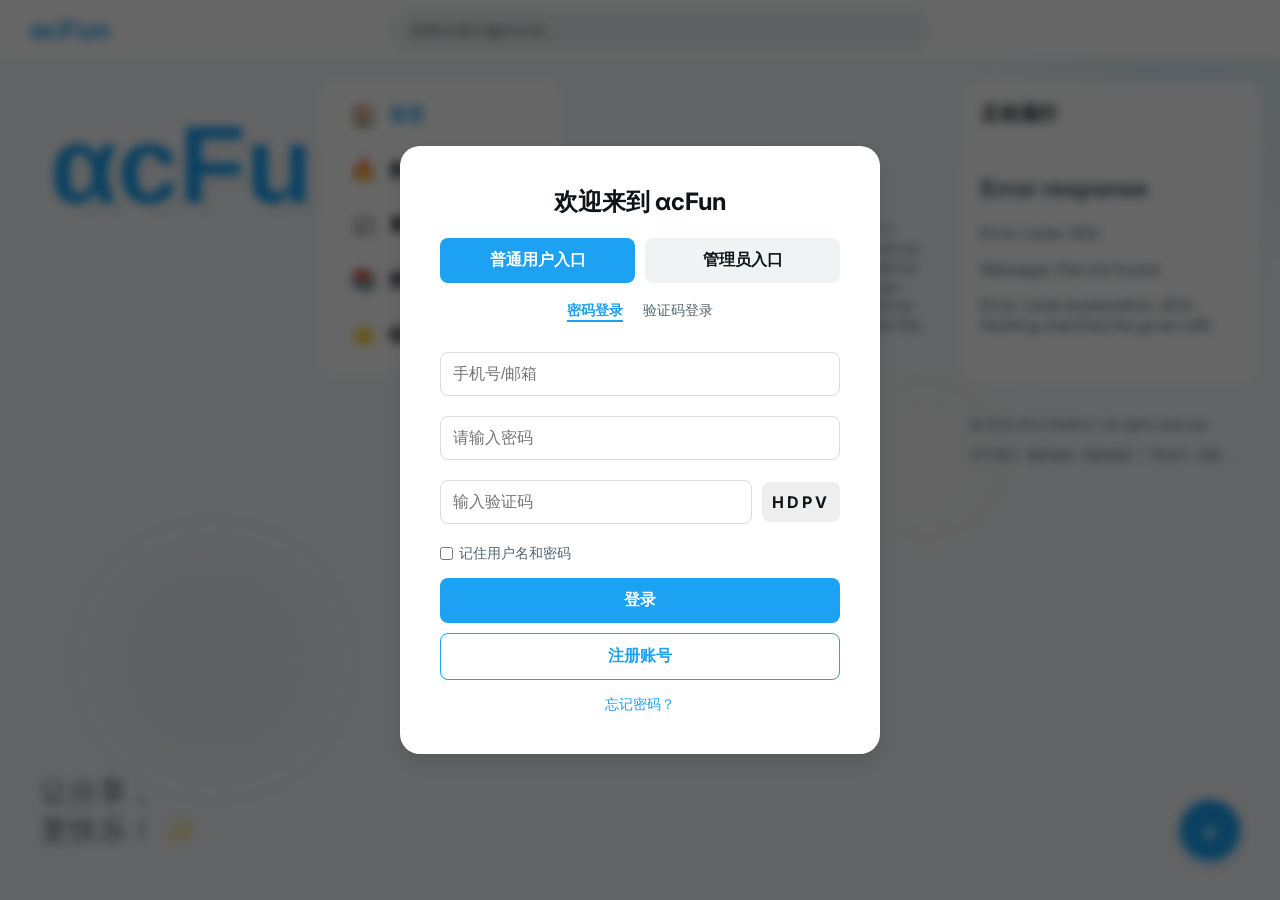
==== AdminDashboard.html @ d49f0088 "Initial clean project upload" ====
<!DOCTYPE html>
<html lang="zh">
<head>
  <meta charset="UTF-8">
  <meta name="viewport" content="width=device-width, initial-scale=1.0">
  <title>管理员后台 - αFun</title>
  <link href="https://fonts.googleapis.com/css2?family=Inter:wght@400;600&display=swap" rel="stylesheet">
  <link rel="stylesheet" href="assets/styles.css">
  <style>
    :root {
      --primary-color: #1da1f2;
      --bg-color: #f5f8fa;
      --card-bg: #ffffff;
      --text-main: #0f1419;
      --text-secondary: #536471;
      --border-color: #eff3f4;
      --nav-height: 60px;
      --success-color: #17bf63;
      --danger-color: #e0245e;
      --warning-color: #ffad1f;
    }

    body {
      margin: 0;
      font-family: 'Inter', -apple-system, BlinkMacSystemFont, "Segoe UI", Roboto, Helvetica, Arial, sans-serif;
      background-color: var(--bg-color);
      color: var(--text-main);
    }

    /* 顶部导航栏 */
    .navbar {
      background-color: var(--card-bg);
      height: var(--nav-height);
      display: flex;
      align-items: center;
      justify-content: space-between;
      padding: 0 20px;
      position: sticky;
      top: 0;
      z-index: 1000;
      box-shadow: 0 1px 3px rgba(0,0,0,0.05);
    }

    .navbar-left {
      display: flex;
      align-items: center;
    }

    .logo {
      font-family: 'Segoe UI Black', Impact, sans-serif;
      font-size: 28px;
      background: linear-gradient(90deg, #1da1f2, #0d8ecf);
      -webkit-background-clip: text;
      -webkit-text-fill-color: transparent;
      font-weight: 900;
      letter-spacing: 1px;
      text-decoration: none;
    }

    .navbar-right {
      display: flex;
      align-items: center;
      gap: 15px;
    }

    .admin-badge {
      background-color: var(--text-main);
      color: white;
      padding: 4px 10px;
      border-radius: 4px;
      font-size: 12px;
      font-weight: bold;
    }

    .user-info {
        font-weight: 600;
        font-size: 14px;
    }

    /* 布局容器 */
    .layout-container {
      max-width: 1200px;
      margin: 20px auto;
      display: flex;
      gap: 30px;
      padding: 0 20px;
      align-items: flex-start;
    }

    /* 左侧侧边栏 */
    .sidebar {
      width: 240px;
      background-color: transparent;
      position: sticky;
      top: 80px;
      flex-shrink: 0;
    }

    .menu-list {
      list-style: none;
      padding: 0;
      margin: 0;
      background: var(--card-bg);
      border-radius: 16px;
      box-shadow: 0 2px 8px rgba(0,0,0,0.02);
      padding: 10px;
    }

    .menu-item {
      display: flex;
      align-items: center;
      padding: 12px 20px;
      margin-bottom: 5px;
      border-radius: 9999px;
      cursor: pointer;
      font-size: 16px;
      font-weight: 600;
      color: var(--text-main);
      transition: background-color 0.2s;
    }

    .menu-item:hover {
      background-color: #eff3f4;
      color: var(--primary-color);
    }

    .menu-item.active {
      color: var(--primary-color);
      background-color: rgba(29, 161, 242, 0.1);
    }

    /* 主内容 */
    .main-content {
      flex: 1;
      background-color: var(--card-bg);
      border-radius: 16px;
      padding: 30px;
      box-shadow: 0 2px 5px rgba(0,0,0,0.03);
      border: 1px solid var(--border-color);
      min-height: 600px;
    }

    h3 {
      margin-top: 0;
      border-bottom: 1px solid var(--border-color);
      padding-bottom: 15px;
      margin-bottom: 20px;
      font-size: 20px;
      display: flex;
      justify-content: space-between;
      align-items: center;
    }

    .section {
      display: none;
    }
    .section.active {
      display: block;
      animation: fadeIn 0.3s;
    }

    @keyframes fadeIn {
      from { opacity: 0; }
      to { opacity: 1; }
    }

    /* 表格 */
    table {
      width: 100%;
      border-collapse: collapse;
      margin-top: 10px;
    }

    table th, table td {
      padding: 16px 12px;
      border-bottom: 1px solid var(--border-color);
      text-align: left;
    }

    table th {
      color: var(--text-secondary);
      font-size: 14px;
      font-weight: 600;
      background-color: #f7f9f9;
    }

    table tr:hover {
        background-color: #f7f9f9;
    }

    /* 状态标签 */
    .status {
      display: inline-block;
      padding: 4px 8px;
      border-radius: 9999px;
      font-size: 12px;
      font-weight: bold;
    }
    .status-pending {
      background-color: rgba(255, 173, 31, 0.1);
      color: var(--warning-color);
    }
    .status-approved {
      background-color: rgba(23, 191, 99, 0.1);
      color: var(--success-color);
    }
    .status-rejected {
      background-color: rgba(224, 36, 94, 0.1);
      color: var(--danger-color);
    }

    /* 按钮 */
    .btn {
      padding: 8px 16px;
      border: none;
      border-radius: 9999px;
      cursor: pointer;
      color: white;
      font-weight: bold;
      font-size: 13px;
      transition: opacity 0.2s;
    }
    .btn:hover {
        opacity: 0.9;
    }
    .btn-approve { background-color: var(--success-color); }
    .btn-reject { background-color: var(--danger-color); }
    .btn-view { background-color: var(--primary-color); }

    /* 统计卡片 */
    .stats-grid {
        display: grid;
        grid-template-columns: repeat(auto-fit, minmax(200px, 1fr));
        gap: 20px;
        margin-bottom: 30px;
    }
    .stat-card {
        background-color: #f7f9f9;
        padding: 20px;
        border-radius: 12px;
        text-align: center;
    }
    .stat-number {
        font-size: 32px;
        font-weight: 900;
        color: var(--primary-color);
        margin: 10px 0;
    }
    .stat-label {
        color: var(--text-secondary);
        font-size: 14px;
    }

    .modal {
      position: fixed;
      inset: 0;
      background: rgba(0,0,0,0.45);
      display: none;
      align-items: center;
      justify-content: center;
      z-index: 3000;
      padding: 20px;
    }
    .modal-box {
      width: min(760px, 96vw);
      max-height: 88vh;
      overflow: auto;
      background: white;
      border-radius: 12px;
      padding: 24px;
      box-shadow: 0 12px 30px rgba(0,0,0,0.18);
    }
    .modal-header {
      display: flex;
      justify-content: space-between;
      align-items: center;
      gap: 16px;
      border-bottom: 1px solid var(--border-color);
      padding-bottom: 12px;
      margin-bottom: 16px;
    }
    .modal-title {
      font-size: 20px;
      font-weight: 800;
    }
    .modal-close {
      border: none;
      background: #eff3f4;
      color: var(--text-main);
      border-radius: 9999px;
      padding: 8px 14px;
      cursor: pointer;
      font-weight: 700;
    }
    .detail-meta {
      color: var(--text-secondary);
      font-size: 14px;
      display: flex;
      flex-wrap: wrap;
      gap: 12px;
      margin-bottom: 16px;
    }
    .detail-image {
      max-width: 100%;
      border-radius: 10px;
      border: 1px solid var(--border-color);
      margin: 12px 0;
    }
    .chapter-block {
      border-top: 1px solid var(--border-color);
      padding-top: 14px;
      margin-top: 14px;
      line-height: 1.7;
      white-space: pre-wrap;
    }
    .modal-actions {
      display: flex;
      justify-content: flex-end;
      gap: 12px;
      margin-top: 20px;
      border-top: 1px solid var(--border-color);
      padding-top: 16px;
    }

  </style>
</head>
<body>

  <nav class="navbar">
    <div class="navbar-left">
      <a href="index.html" class="logo">αcFun</a>
      <span style="margin-left: 10px; color: var(--text-secondary);">|</span>
      <span style="margin-left: 10px; font-weight: 600; color: var(--text-secondary);">后台管理系统</span>
    </div>
    <div class="navbar-right">
        <span class="admin-badge">管理员</span>
        <span class="user-info">Admin</span>
    </div>
  </nav>

  <div class="layout-container">
    <aside class="sidebar">
      <ul class="menu-list">
        <li class="menu-item active" onclick="showSection('review', this)">内容审核</li>
        <li class="menu-item" onclick="showSection('reports', this)">举报管理</li>
        <li class="menu-item" onclick="showSection('users', this)">用户管理</li>
        <li class="menu-item" onclick="showSection('stats', this)">数据统计</li>
        <li class="menu-item" onclick="logout()" style="color: var(--danger-color);">退出登录</li>
      </ul>
    </aside>

    <main class="main-content">
      
      <!-- 审核模块 -->
      <div id="review" class="section active">
        <h3>
            待审核图文
            <span style="font-size: 14px; color: var(--text-secondary); font-weight: normal;">共 2 条待办</span>
        </h3>
        <table>
          <thead>
            <tr>
              <th>图文ID</th>
              <th>发布用户</th>
              <th>内容标题/摘要</th>
              <th>提交时间</th>
              <th>状态</th>
              <th>操作</th>
            </tr>
          </thead>
          <tbody id="review-list-body">
            <tr>
              <td>GC10001</td>
              <td>
                  <div style="display:flex; align-items:center; gap:5px;">
                      <div style="width:24px; height:24px; background:#ddd; border-radius:50%; overflow:hidden;">
                          <img src="https://api.dicebear.com/7.x/thumbs/svg?seed=Leo" width="24">
                      </div>
                      Leo
                  </div>
              </td>
              <td>今天的天空真的好漂亮...</td>
              <td>10:30</td>
              <td><span class="status status-pending">待审核</span></td>
              <td>
                <button class="btn btn-approve" onclick="processItem(this, '已通过')">通过</button>
                <button class="btn btn-reject" onclick="processItem(this, '已驳回')">驳回</button>
              </td>
            </tr>
            <tr>
              <td>GC10002</td>
              <td>
                  <div style="display:flex; align-items:center; gap:5px;">
                      <div style="width:24px; height:24px; background:#ddd; border-radius:50%; overflow:hidden;">
                          <img src="https://api.dicebear.com/7.x/thumbs/svg?seed=Yuki" width="24">
                      </div>
                      Yuki
                  </div>
              </td>
              <td>第一次做咖啡拉花☕</td>
              <td>09:15</td>
              <td><span class="status status-pending">待审核</span></td>
              <td>
                <button class="btn btn-approve" onclick="processItem(this, '已通过')">通过</button>
                <button class="btn btn-reject" onclick="processItem(this, '已驳回')">驳回</button>
              </td>
            </tr>
          </tbody>
        </table>
      </div>

      <!-- 举报管理模块 -->
      <div id="reports" class="section">
        <h3>举报处理列表</h3>
        <table>
          <thead>
            <tr>
              <th>举报ID</th>
              <th>举报人</th>
              <th>举报原因</th>
              <th>详细描述</th>
              <th>举报时间</th>
              <th>状态</th>
              <th>操作</th>
            </tr>
          </thead>
          <tbody id="report-list-body">
            <!-- JS渲染 -->
          </tbody>
        </table>
      </div>

      <!-- 用户管理模块 -->
      <div id="users" class="section">
        <h3>用户列表</h3>
        <table>
            <thead>
              <tr>
                <th>用户ID</th>
                <th>用户名</th>
                <th>注册时间</th>
                <th>状态</th>
                <th>操作</th>
              </tr>
            </thead>
            <tbody id="user-list-body">
              <tr>
                <td>U8821</td>
                <td>Flora</td>
                <td>2024-11-01</td>
                <td><span class="status status-approved">正常</span></td>
                <td><button class="btn btn-view" style="background-color:#536471">查看</button></td>
              </tr>
              <tr>
                <td>U9932</td>
                <td>Leo</td>
                <td>2024-11-05</td>
                <td><span class="status status-approved">正常</span></td>
                <td><button class="btn btn-view" style="background-color:#536471">查看</button></td>
              </tr>
            </tbody>
          </table>
      </div>

      <!-- 统计模块 -->
      <div id="stats" class="section">
        <h3>数据统计面板</h3>
        <div class="stats-grid" id="stats-grid">
            <div class="stat-card">
                <div class="stat-label">今日新增用户</div>
                <div class="stat-number">128</div>
                <div style="color: var(--success-color); font-size: 12px;">↑ 12%</div>
            </div>
            <div class="stat-card">
                <div class="stat-label">今日发布内容</div>
                <div class="stat-number">3,450</div>
                <div style="color: var(--success-color); font-size: 12px;">↑ 5%</div>
            </div>
            <div class="stat-card">
                <div class="stat-label">待审核内容</div>
                <div class="stat-number" style="color: var(--warning-color)">56</div>
            </div>
        </div>
      </div>

    </main>
  </div>

  <div class="modal" id="work-detail-modal">
    <div class="modal-box">
      <div class="modal-header">
        <div class="modal-title" id="detail-title">图文详情</div>
        <button class="modal-close" onclick="closeWorkDetail()">关闭</button>
      </div>
      <div id="detail-content">加载中...</div>
      <div class="modal-actions">
        <button class="btn btn-approve" id="detail-approve-btn">通过</button>
        <button class="btn btn-reject" id="detail-reject-btn">驳回</button>
      </div>
    </div>
  </div>

<script src="assets/components.js"></script>
<script src="api.js"></script>
<script>
  function showSection(id, element) {
    // Hide all sections
    document.querySelectorAll('.section').forEach(sec => sec.classList.remove('active'));
    // Show selected section
    document.getElementById(id).classList.add('active');
    
    // Update menu active state
    document.querySelectorAll('.menu-item').forEach(item => item.classList.remove('active'));
    element.classList.add('active');
    
    // If switching to reports, reload data
    if(id === 'reports') {
        loadReports();
    }
  }

  function processItem(btn, msg) {
      const row = btn.closest('tr');
      const statusSpan = row.querySelector('.status');
      statusSpan.className = msg === '已通过' ? 'status status-approved' : 'status status-rejected';
      statusSpan.innerText = msg;
      
      // Disable buttons
      const btns = row.querySelectorAll('button');
      btns.forEach(b => {
          b.disabled = true;
          b.style.opacity = 0.5;
          b.style.cursor = 'not-allowed';
      });
      
      alert('操作成功：' + msg);
  }
  
  /* 旧的 localStorage mock 版 loadReports / handleReport 已删除，统一使用下方的 API 版本。 */

  function logout() {
    if (confirm('确定要退出登录吗？')) {
      localStorage.removeItem('user');
      window.location.href = 'index.html';
    }
  }
  
  // Init
  async function loadPendingWorks() {
    const tbody = document.getElementById('review-list-body');
    try {
      const works = await apiFetch('/api/works/pending');
      tbody.innerHTML = works.length ? works.map(w => `
        <tr>
          <td>${w.id}</td>
          <td>${w.author?.nickname || w.author?.account || '-'}</td>
          <td>${w.title}<br><span style="color:#777;font-size:12px;">${w.summary || ''}</span></td>
          <td>${new Date(w.created_at).toLocaleString()}</td>
          <td><span class="status status-pending">待审核</span></td>
          <td>
            <button class="btn btn-view" onclick="openWorkDetail(${w.id})">查看</button>
            <button class="btn btn-approve" onclick="reviewWork(${w.id}, true)">通过</button>
            <button class="btn btn-reject" onclick="reviewWork(${w.id}, false)">驳回</button>
          </td>
        </tr>
      `).join('') : '<tr><td colspan="6">暂无待审核内容</td></tr>';
    } catch (err) {
      tbody.innerHTML = `<tr><td colspan="6">${err.message}</td></tr>`;
    }
  }

  async function reviewWork(id, approved) {
    try {
      await apiFetch(`/api/works/${id}/review`, {
        method: 'POST',
        body: JSON.stringify({ approved, note: approved ? '审核通过' : '审核驳回' })
      });
      acf.toast('操作成功', 'success');
      loadPendingWorks();
      loadStats();
    } catch (err) {
      acf.toast(err.message, 'error');
    }
  }

  async function openWorkDetail(id) {
    const modal = document.getElementById('work-detail-modal');
    const content = document.getElementById('detail-content');
    modal.style.display = 'flex';
    content.innerHTML = '加载中...';
    document.getElementById('detail-approve-btn').onclick = () => reviewFromDetail(id, true);
    document.getElementById('detail-reject-btn').onclick = () => reviewFromDetail(id, false);
    try {
      const work = await apiFetch(`/api/admin/works/${id}`);
      const chapters = await apiFetch(`/api/admin/works/${id}/chapters`);
      const imageSrc = (src) => src && src.startsWith('/uploads/') ? `${API_BASE_URL}${src}` : src;
      document.getElementById('detail-title').textContent = work.title;
      content.innerHTML = `
        <div class="detail-meta">
          <span>作者：${work.author?.nickname || work.author?.account || '-'}</span>
          <span>分类：${work.category}</span>
          <span>状态：${work.status}</span>
          <span>提交时间：${new Date(work.created_at).toLocaleString()}</span>
        </div>
        <div><strong>摘要：</strong>${work.summary || '-'}</div>
        ${work.cover_image ? `<img class="detail-image" src="${imageSrc(work.cover_image)}" alt="作品图片">` : ''}
        ${chapters.map(ch => `
          <div class="chapter-block">
            <h4>${ch.title}</h4>
            <div>${ch.content}</div>
            ${ch.image_url && ch.image_url !== work.cover_image ? `<img class="detail-image" src="${imageSrc(ch.image_url)}" alt="章节图片">` : ''}
          </div>
        `).join('')}
      `;
    } catch (err) {
      content.innerHTML = `<div style="color: var(--danger-color);">${err.message}</div>`;
    }
  }

  function closeWorkDetail() {
    document.getElementById('work-detail-modal').style.display = 'none';
  }

  async function reviewFromDetail(id, approved) {
    await reviewWork(id, approved);
    closeWorkDetail();
  }

  async function viewReportTarget(type, id) {
    const modal = document.getElementById('work-detail-modal');
    const content = document.getElementById('detail-content');
    document.getElementById('detail-title').textContent = `举报目标 - ${type === 'work' ? '图文作品' : type === 'comment' ? '评论' : type} #${id}`;
    document.getElementById('detail-approve-btn').style.display = 'none';
    document.getElementById('detail-reject-btn').style.display = 'none';
    modal.style.display = 'flex';
    content.innerHTML = '加载中...';
    try {
      if (type === 'work') {
        const work = await apiFetch(`/api/admin/works/${id}`);
        const chapters = await apiFetch(`/api/admin/works/${id}/chapters`);
        const imageSrc = (src) => src && src.startsWith('/uploads/') ? `${API_BASE_URL}${src}` : src;
        content.innerHTML = `
          <div class="detail-meta">
            <span>作者：${work.author?.nickname || work.author?.account || '-'}</span>
            <span>分类：${work.category}</span>
            <span>状态：${work.status}</span>
          </div>
          <h4>${work.title}</h4>
          <div><strong>摘要：</strong>${work.summary || '-'}</div>
          ${work.cover_image ? `<img class="detail-image" src="${imageSrc(work.cover_image)}">` : ''}
          ${chapters.map(ch => `<div class="chapter-block"><h4>${ch.title}</h4><div>${ch.content}</div></div>`).join('')}
        `;
      } else if (type === 'comment') {
        const c = await apiFetch(`/api/comments/${id}`).catch(() => null);
        content.innerHTML = c
          ? `<div class="detail-meta"><span>评论人：${c.user?.nickname || c.user?.account || '-'}</span><span>时间：${new Date(c.created_at).toLocaleString()}</span></div><div style="padding:10px;background:#f7f9f9;border-radius:8px;">${c.content}</div>`
          : `<div>评论 #${id}（接口未提供详情，请到对应作品下查看）</div>`;
      } else {
        content.innerHTML = `<div>未知目标类型：${type} #${id}</div>`;
      }
    } catch (err) {
      content.innerHTML = `<div style="color: var(--danger-color);">${err.message}</div>`;
    }
  }

  const _origCloseWorkDetail = closeWorkDetail;
  closeWorkDetail = function() {
    document.getElementById('detail-approve-btn').style.display = '';
    document.getElementById('detail-reject-btn').style.display = '';
    _origCloseWorkDetail();
  };

  async function loadReports() {
    const tbody = document.getElementById('report-list-body');
    try {
      const reports = await apiFetch('/api/reports');
      tbody.innerHTML = reports.length ? reports.map(r => `
        <tr>
          <td>${r.id}</td>
          <td>${r.reporter?.nickname || r.reporter?.account || '-'}</td>
          <td style="color:red;font-weight:bold;">${r.reason}</td>
          <td>${r.description || '-'}</td>
          <td>${new Date(r.created_at).toLocaleString()}</td>
          <td><span class="status ${r.status === 'pending' ? 'status-pending' : 'status-approved'}">${r.status}</span></td>
          <td>
            <button class="btn btn-view" onclick="viewReportTarget('${r.target_type}', ${r.target_id})">查看</button>
            ${r.status === 'pending' ? `
            <button class="btn btn-reject" onclick="handleReportApi(${r.id}, true)">删除内容</button>
            <button class="btn btn-view" onclick="handleReportApi(${r.id}, false)">忽略</button>
            ` : `<button class="btn btn-reject" onclick="deleteReportRecord(${r.id})">删除记录</button>`}
          </td>
        </tr>
      `).join('') : '<tr><td colspan="7">暂无举报</td></tr>';
    } catch (err) {
      tbody.innerHTML = `<tr><td colspan="7">${err.message}</td></tr>`;
    }
  }

  async function handleReportApi(id, approved) {
    try {
      await apiFetch(`/api/reports/${id}/handle?approved=${approved}`, { method: 'POST' });
      acf.toast('举报已处理', 'success');
      loadReports();
      loadStats();
    } catch (err) {
      acf.toast(err.message, 'error');
    }
  }

  async function deleteReportRecord(id) {
    if (!confirm('确定删除这条已处理举报记录吗？')) return;
    try {
      await apiFetch(`/api/reports/${id}`, { method: 'DELETE' });
      acf.toast('举报记录已删除', 'success');
      loadReports();
    } catch {}
  }

  async function loadUsers() {
    const tbody = document.getElementById('user-list-body');
    try {
      const users = await apiFetch('/api/users');
      tbody.innerHTML = users.map(u => `
        <tr>
          <td>${u.id}</td>
          <td>${u.nickname} (${u.account})</td>
          <td>${new Date(u.created_at).toLocaleString()}</td>
          <td><span class="status ${u.status === 'active' ? 'status-approved' : 'status-rejected'}">${u.status}</span></td>
          <td>
            <button class="btn btn-view" onclick="editUser(${u.id}, '${String(u.nickname).replace(/'/g, "\\'")}', '${u.contact || ''}', '${u.status}', '${u.role}')">编辑</button>
            <button class="btn btn-view" style="background-color:#536471" onclick="resetUserPassword(${u.id})">重置密码</button>
            <button class="btn btn-reject" onclick="toggleUserStatus(${u.id}, '${u.status === 'active' ? 'disabled' : 'active'}')">${u.status === 'active' ? '禁用' : '恢复'}</button>
          </td>
        </tr>
      `).join('');
    } catch (err) {
      tbody.innerHTML = `<tr><td colspan="5">${err.message}</td></tr>`;
    }
  }

  async function toggleUserStatus(id, status) {
    try {
      await apiFetch(`/api/users/${id}/status?status=${status}`, { method: 'PATCH' });
      loadUsers();
    } catch (err) {
      acf.toast(err.message, 'error');
    }
  }

  async function editUser(id, nickname, contact, status, role) {
    const newNickname = prompt('昵称：', nickname);
    if (newNickname === null) return;
    const newContact = prompt('联系方式：', contact || '');
    if (newContact === null) return;
    const newStatus = prompt('状态 active/disabled/deleted：', status);
    if (newStatus === null) return;
    const newRole = prompt('角色 user/admin：', role);
    if (newRole === null) return;
    try {
      await apiFetch(`/api/users/${id}`, {
        method: 'PATCH',
        body: JSON.stringify({
          nickname: newNickname,
          contact: newContact,
          status: newStatus,
          role: newRole
        })
      });
      acf.toast('用户信息已更新', 'success');
      loadUsers();
    } catch {}
  }

  async function resetUserPassword(id) {
    const pwd = prompt('请输入新密码（至少 8 位）：');
    if (!pwd) return;
    try {
      await apiFetch(`/api/users/${id}/reset-password`, {
        method: 'POST',
        body: JSON.stringify({ new_password: pwd })
      });
      acf.toast('密码已重置', 'success');
    } catch {}
  }

  async function loadStats() {
    try {
      const s = await apiFetch('/api/admin/stats');
      document.getElementById('stats-grid').innerHTML = `
        <div class="stat-card"><div class="stat-label">今日新增用户</div><div class="stat-number">${s.new_users_today}</div></div>
        <div class="stat-card"><div class="stat-label">今日发布内容</div><div class="stat-number">${s.works_today}</div></div>
        <div class="stat-card"><div class="stat-label">待审核内容</div><div class="stat-number" style="color: var(--warning-color)">${s.pending_works}</div></div>
        <div class="stat-card"><div class="stat-label">待处理举报</div><div class="stat-number" style="color: var(--danger-color)">${s.pending_reports}</div></div>
      `;
    } catch (err) {
      document.getElementById('stats-grid').innerHTML = `<div>${err.message}</div>`;
    }
  }

  function logout() {
    clearSession();
    window.location.href = 'index.html';
  }

  async function adminInit() {
    const user = getCurrentUser();
    if (!user || user.role !== 'admin') {
      acf.toast('请使用管理员账号登录', 'warning');
      window.location.href = 'index.html';
      return;
    }
    document.querySelector('.user-info').textContent = user.nickname || user.account;
    await loadPendingWorks();
    await loadReports();
    await loadUsers();
    await loadStats();
  }

  adminInit();
</script>
</body>
</html>
---- assets/styles.css ----
/* αcFun · 公共设计系统
 * 引入方式: <link rel="stylesheet" href="assets/styles.css">
 * 只放跨页可复用的 token、组件、工具类。页面专属样式留在各自 <style> 块里。
 */

:root {
  /* —— Color tokens —— */
  --primary-color: #1da1f2;
  --primary-dark: #1a8cd8;
  --primary-soft: rgba(29, 161, 242, 0.1);
  --bg-color: #f5f8fa;
  --card-bg: #ffffff;
  --text-main: #0f1419;
  --text-secondary: #536471;
  --text-muted: #8899a6;
  --border-color: #eff3f4;
  --danger-color: #e0245e;
  --warning-color: #ffad1f;
  --success-color: #17bf63;

  /* —— Spacing & radius & shadow —— */
  --space-1: 4px;
  --space-2: 8px;
  --space-3: 12px;
  --space-4: 16px;
  --space-5: 24px;
  --space-6: 32px;
  --radius-sm: 8px;
  --radius-md: 12px;
  --radius-lg: 16px;
  --radius-pill: 9999px;
  --shadow-sm: 0 1px 3px rgba(0, 0, 0, 0.05);
  --shadow-md: 0 2px 8px rgba(0, 0, 0, 0.06);
  --shadow-lg: 0 8px 24px rgba(0, 0, 0, 0.1);

  /* —— Typography —— */
  --text-h1: 28px;
  --text-h2: 22px;
  --text-h3: 18px;
  --text-h4: 16px;
  --text-body: 15px;
  --text-small: 13px;

  --nav-height: 60px;
}

/* —— Focus ring (键盘可达) —— */
*:focus-visible {
  outline: 2px solid var(--primary-color);
  outline-offset: 2px;
  border-radius: 4px;
}

/* —— Buttons —— */
.acf-btn {
  display: inline-flex;
  align-items: center;
  justify-content: center;
  gap: 6px;
  padding: 8px 16px;
  border: none;
  border-radius: var(--radius-sm);
  background: var(--primary-color);
  color: #fff;
  font-size: var(--text-body);
  font-weight: 600;
  cursor: pointer;
  transition: background 0.15s, transform 0.05s;
  font-family: inherit;
}
.acf-btn:hover { background: var(--primary-dark); }
.acf-btn:active { transform: translateY(1px); }
.acf-btn:disabled { opacity: 0.5; cursor: not-allowed; }
.acf-btn-ghost {
  background: transparent;
  color: var(--primary-color);
  border: 1px solid var(--primary-color);
}
.acf-btn-ghost:hover { background: var(--primary-soft); color: var(--primary-color); }
.acf-btn-danger { background: var(--danger-color); }
.acf-btn-danger:hover { background: #c01b4f; }
.acf-btn-sm { padding: 4px 10px; font-size: var(--text-small); }

/* —— Status badges —— */
.acf-badge {
  display: inline-block;
  padding: 2px 10px;
  border-radius: var(--radius-pill);
  font-size: 12px;
  font-weight: 600;
}
.acf-badge-pending { background: #fff4e0; color: #b86c00; }
.acf-badge-approved { background: #e0f8e8; color: #1d7a3a; }
.acf-badge-rejected { background: #ffe5ee; color: #b1004a; }
.acf-badge-info { background: var(--primary-soft); color: var(--primary-color); }

/* —— Toast —— */
.acf-toast-container {
  position: fixed;
  top: 20px;
  left: 50%;
  right: auto;
  transform: translateX(-50%);
  z-index: 9999;
  display: flex;
  flex-direction: column;
  align-items: center;
  gap: 10px;
  pointer-events: none;
}
.acf-toast {
  pointer-events: auto;
  min-width: 300px;
  max-width: min(420px, calc(100vw - 32px));
  padding: 12px 18px;
  background: #fff;
  border-radius: var(--radius-md);
  box-shadow: var(--shadow-lg);
  border-left: 4px solid var(--primary-color);
  display: flex;
  align-items: center;
  gap: 10px;
  font-size: var(--text-body);
  color: var(--text-main);
  animation: acf-toast-in 0.25s ease-out;
}
.acf-toast.acf-toast-success { border-left-color: var(--success-color); }
.acf-toast.acf-toast-error { border-left-color: var(--danger-color); }
.acf-toast.acf-toast-warning { border-left-color: var(--warning-color); }
.acf-toast .acf-toast-icon { font-size: 18px; }
.acf-toast.acf-out { animation: acf-toast-out 0.2s ease-in forwards; }

@keyframes acf-toast-in {
  from { opacity: 0; transform: translateY(-12px); }
  to { opacity: 1; transform: translateY(0); }
}
@keyframes acf-toast-out {
  from { opacity: 1; transform: translateY(0); }
  to { opacity: 0; transform: translateY(-12px); }
}

/* —— Skeleton loading —— */
.acf-skeleton {
  background: linear-gradient(90deg, #eff3f4 0%, #f7f9fa 50%, #eff3f4 100%);
  background-size: 200% 100%;
  animation: acf-shimmer 1.4s infinite linear;
  border-radius: var(--radius-sm);
}
.acf-skeleton-line {
  height: 14px;
  margin: 8px 0;
}
.acf-skeleton-card {
  height: 120px;
  margin-bottom: 16px;
}
@keyframes acf-shimmer {
  0% { background-position: 200% 0; }
  100% { background-position: -200% 0; }
}

/* —— Empty state —— */
.acf-empty {
  text-align: center;
  padding: 60px 20px;
  color: var(--text-secondary);
}
.acf-empty-icon {
  font-size: 56px;
  margin-bottom: 12px;
  opacity: 0.5;
}
.acf-empty-text {
  font-size: var(--text-body);
  margin-bottom: 16px;
}

/* —— Pager —— */
.acf-pager {
  display: flex;
  justify-content: center;
  gap: 6px;
  margin: 20px 0;
}
.acf-pager button {
  padding: 6px 12px;
  border: 1px solid var(--border-color);
  background: #fff;
  border-radius: var(--radius-sm);
  cursor: pointer;
  font-size: var(--text-small);
  color: var(--text-main);
}
.acf-pager button:hover:not(:disabled) { border-color: var(--primary-color); color: var(--primary-color); }
.acf-pager button.active { background: var(--primary-color); color: #fff; border-color: var(--primary-color); }
.acf-pager button:disabled { opacity: 0.4; cursor: not-allowed; }

/* —— Mobile (<768px) —— */
@media (max-width: 768px) {
  .acf-hide-mobile { display: none !important; }
  .acf-toast-container {
    top: 10px;
    left: 50%;
    right: auto;
    width: calc(100vw - 20px);
  }
  .acf-toast {
    min-width: auto;
    max-width: 100%;
    width: 100%;
  }
}

/* —— Action button active state —— */
.acf-active-like { color: var(--danger-color) !important; }
.acf-active-fav { color: var(--warning-color) !important; }
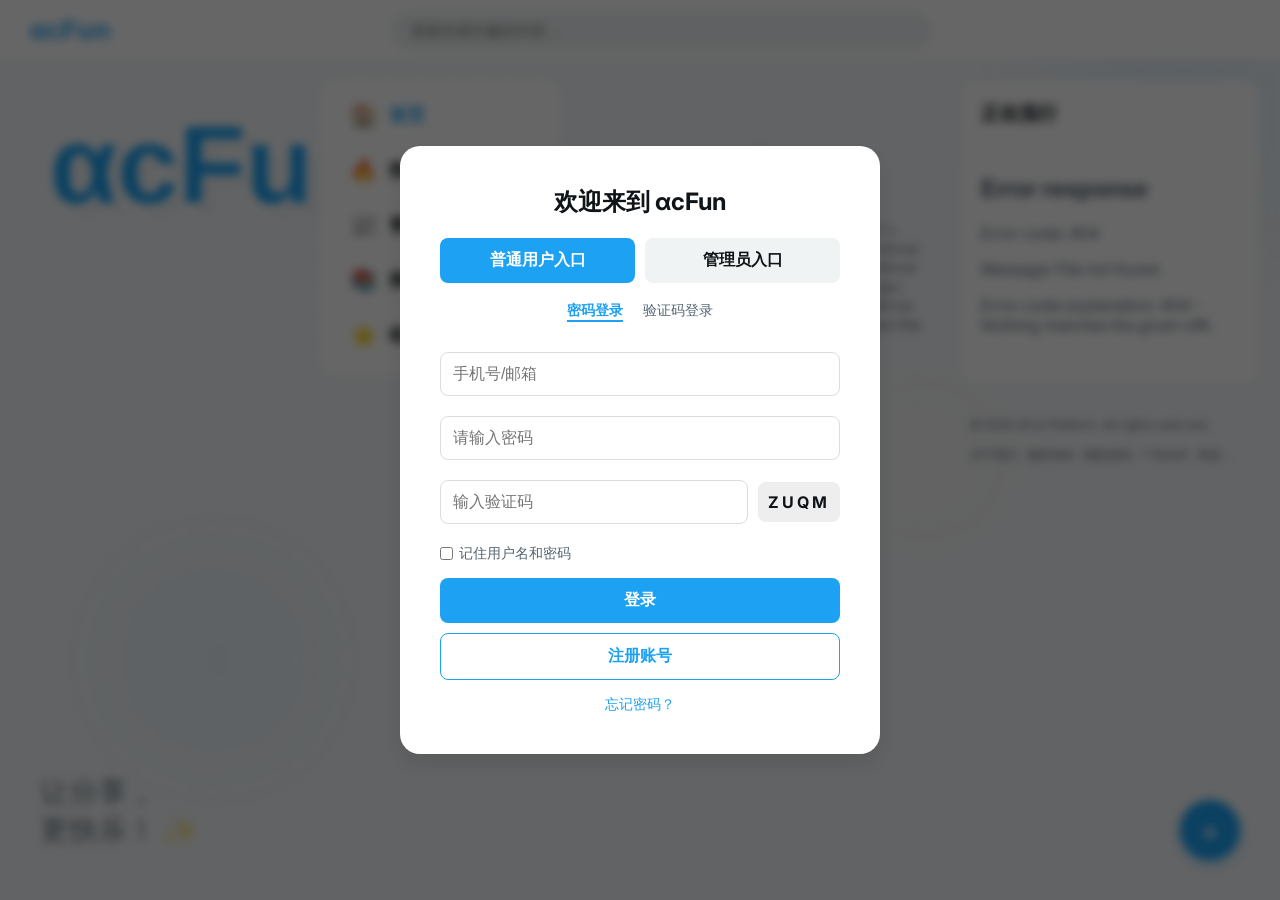
==== commit dc6756e2: "Refactor platform flows and update related UI logic" ====
--- a/AdminDashboard.html
+++ b/AdminDashboard.html
@@ -109,6 +109,8 @@
     .menu-item {
       display: flex;
       align-items: center;
+      justify-content: space-between;
+      gap: 8px;
       padding: 12px 20px;
       margin-bottom: 5px;
       border-radius: 9999px;
@@ -127,6 +129,27 @@
     .menu-item.active {
       color: var(--primary-color);
       background-color: rgba(29, 161, 242, 0.1);
+    }
+
+    .menu-label {
+      flex: 1;
+    }
+
+    .menu-badge {
+      min-width: 18px;
+      height: 18px;
+      padding: 0 5px;
+      border-radius: 999px;
+      background: #ff3b30;
+      color: #fff;
+      display: none;
+      align-items: center;
+      justify-content: center;
+      font-size: 11px;
+      font-weight: 800;
+      line-height: 18px;
+      box-sizing: border-box;
+      box-shadow: 0 1px 3px rgba(255, 59, 48, 0.35);
     }
 
     /* 主内容 */
@@ -341,8 +364,14 @@
   <div class="layout-container">
     <aside class="sidebar">
       <ul class="menu-list">
-        <li class="menu-item active" onclick="showSection('review', this)">内容审核</li>
-        <li class="menu-item" onclick="showSection('reports', this)">举报管理</li>
+        <li class="menu-item active" onclick="showSection('review', this)">
+          <span class="menu-label">内容审核</span>
+          <span id="review-badge" class="menu-badge">0</span>
+        </li>
+        <li class="menu-item" onclick="showSection('reports', this)">
+          <span class="menu-label">举报管理</span>
+          <span id="reports-badge" class="menu-badge">0</span>
+        </li>
         <li class="menu-item" onclick="showSection('users', this)">用户管理</li>
         <li class="menu-item" onclick="showSection('stats', this)">数据统计</li>
         <li class="menu-item" onclick="logout()" style="color: var(--danger-color);">退出登录</li>
@@ -538,6 +567,19 @@
   
   /* 旧的 localStorage mock 版 loadReports / handleReport 已删除，统一使用下方的 API 版本。 */
 
+  function setMenuBadge(id, count) {
+    const badge = document.getElementById(id);
+    if (!badge) return;
+    const value = Math.max(0, Number(count) || 0);
+    if (value === 0) {
+      badge.style.display = 'none';
+      badge.textContent = '0';
+      return;
+    }
+    badge.style.display = 'inline-flex';
+    badge.textContent = value > 99 ? '99+' : String(value);
+  }
+
   function logout() {
     if (confirm('确定要退出登录吗？')) {
       localStorage.removeItem('user');
@@ -550,7 +592,9 @@
     const tbody = document.getElementById('review-list-body');
     try {
       const works = await apiFetch('/api/works/pending');
-      tbody.innerHTML = works.length ? works.map(w => `
+      const list = Array.isArray(works) ? works : (works.items || []);
+      setMenuBadge('review-badge', works.total ?? list.length);
+      tbody.innerHTML = list.length ? list.map(w => `
         <tr>
           <td>${w.id}</td>
           <td>${w.author?.nickname || w.author?.account || '-'}</td>
@@ -674,7 +718,10 @@
     const tbody = document.getElementById('report-list-body');
     try {
       const reports = await apiFetch('/api/reports');
-      tbody.innerHTML = reports.length ? reports.map(r => `
+      const list = Array.isArray(reports) ? reports : (reports.items || []);
+      const pendingCount = list.filter(r => r.status === 'pending').length;
+      setMenuBadge('reports-badge', pendingCount);
+      tbody.innerHTML = list.length ? list.map(r => `
         <tr>
           <td>${r.id}</td>
           <td>${r.reporter?.nickname || r.reporter?.account || '-'}</td>
@@ -786,6 +833,8 @@
   async function loadStats() {
     try {
       const s = await apiFetch('/api/admin/stats');
+      setMenuBadge('review-badge', s.pending_works);
+      setMenuBadge('reports-badge', s.pending_reports);
       document.getElementById('stats-grid').innerHTML = `
         <div class="stat-card"><div class="stat-label">今日新增用户</div><div class="stat-number">${s.new_users_today}</div></div>
         <div class="stat-card"><div class="stat-label">今日发布内容</div><div class="stat-number">${s.works_today}</div></div>
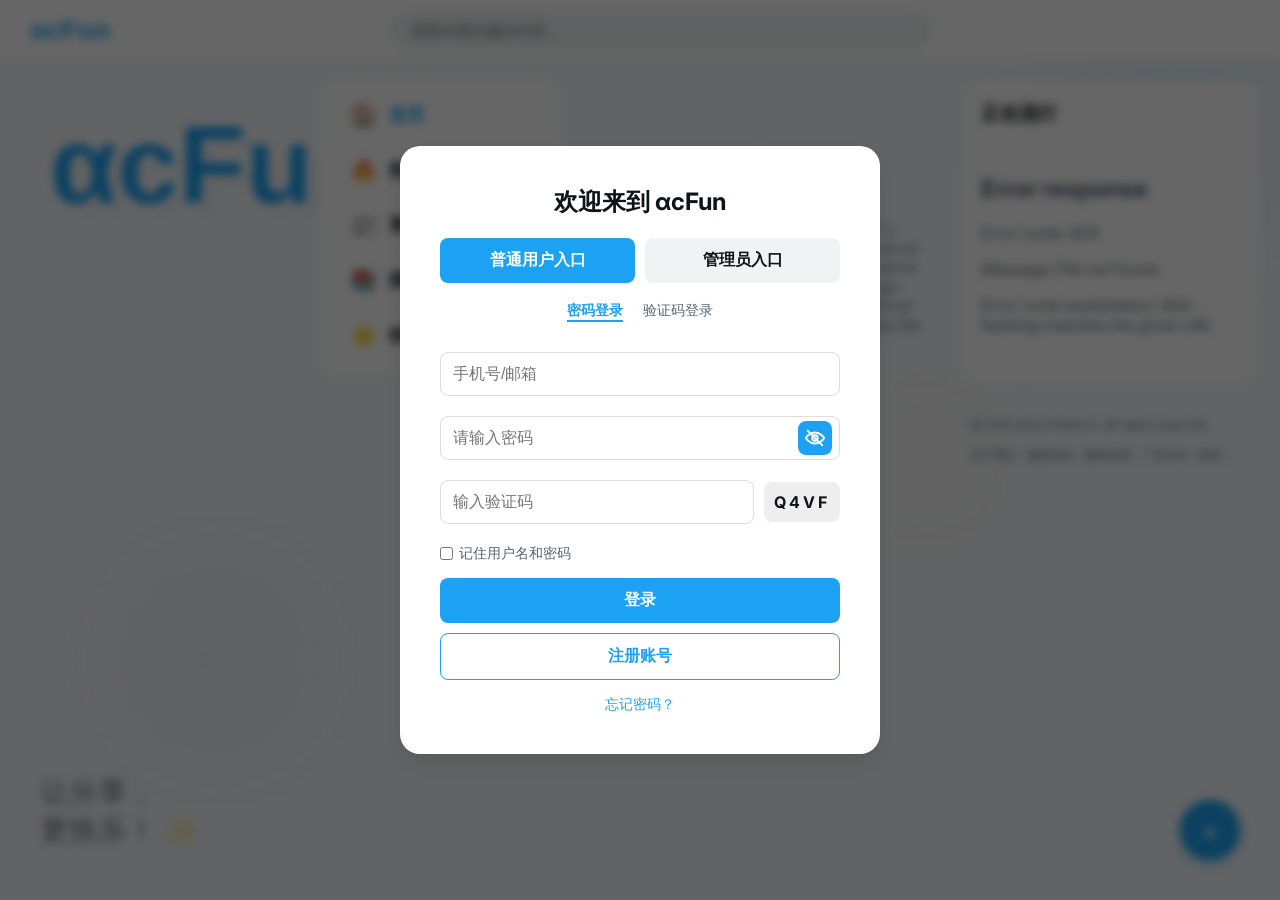
==== commit 4df833d2: "Add AI review workflow for posts" ====
--- a/AdminDashboard.html
+++ b/AdminDashboard.html
@@ -213,11 +213,16 @@
 
     /* 状态标签 */
     .status {
-      display: inline-block;
+      display: inline-flex;
+      align-items: center;
+      justify-content: center;
       padding: 4px 8px;
       border-radius: 9999px;
       font-size: 12px;
       font-weight: bold;
+      line-height: 1;
+      white-space: nowrap;
+      min-width: 52px;
     }
     .status-pending {
       background-color: rgba(255, 173, 31, 0.1);
@@ -250,6 +255,68 @@
     .btn-reject { background-color: var(--danger-color); }
     .btn-view { background-color: var(--primary-color); }
 
+    .status-cell {
+      white-space: nowrap;
+      width: 72px;
+    }
+
+    .action-cell {
+      display: flex;
+      align-items: center;
+      gap: 6px;
+      flex-wrap: nowrap;
+      white-space: nowrap;
+      min-width: 210px;
+    }
+
+    .action-cell .btn {
+      flex: 0 0 auto;
+      padding: 8px 14px;
+    }
+
+    .report-tabs {
+      display: flex;
+      gap: 8px;
+      margin: 10px 0 14px;
+    }
+
+    .report-tab {
+      border: 1px solid var(--border-color);
+      background: #f7f9f9;
+      color: var(--text-primary);
+      border-radius: 9999px;
+      padding: 8px 16px;
+      cursor: pointer;
+      font-weight: 700;
+    }
+
+    .report-tab.active {
+      background: var(--primary-color);
+      color: white;
+      border-color: var(--primary-color);
+    }
+
+    .report-panel {
+      display: none;
+    }
+
+    .report-panel.active {
+      display: block;
+    }
+
+    .comment-review-list {
+      display: grid;
+      gap: 8px;
+      margin-top: 10px;
+    }
+
+    .comment-review-item {
+      border-left: 3px solid var(--border-color);
+      padding: 8px 10px;
+      background: #f7f9f9;
+      border-radius: 8px;
+    }
+
     /* 统计卡片 */
     .stats-grid {
         display: grid;
@@ -328,6 +395,21 @@
       border-radius: 10px;
       border: 1px solid var(--border-color);
       margin: 12px 0;
+      cursor: zoom-in;
+    }
+    .detail-image-grid {
+      display: grid;
+      grid-template-columns: repeat(2, minmax(0, 1fr));
+      gap: 10px;
+      margin: 12px 0;
+    }
+    .detail-image-grid img {
+      width: 100%;
+      aspect-ratio: 1 / 1;
+      object-fit: cover;
+      border-radius: 10px;
+      border: 1px solid var(--border-color);
+      cursor: zoom-in;
     }
     .chapter-block {
       border-top: 1px solid var(--border-color);
@@ -384,7 +466,7 @@
       <div id="review" class="section active">
         <h3>
             待审核图文
-            <span style="font-size: 14px; color: var(--text-secondary); font-weight: normal;">共 2 条待办</span>
+            <span id="review-count-label" style="font-size: 14px; color: var(--text-secondary); font-weight: normal;">共 0 条待办</span>
         </h3>
         <table>
           <thead>
@@ -441,22 +523,42 @@
       <!-- 举报管理模块 -->
       <div id="reports" class="section">
         <h3>举报处理列表</h3>
-        <table>
-          <thead>
-            <tr>
-              <th>举报ID</th>
-              <th>举报人</th>
-              <th>举报原因</th>
-              <th>详细描述</th>
-              <th>举报时间</th>
-              <th>状态</th>
-              <th>操作</th>
-            </tr>
-          </thead>
-          <tbody id="report-list-body">
-            <!-- JS渲染 -->
-          </tbody>
-        </table>
+        <div class="report-tabs">
+          <button class="report-tab active" onclick="switchReportPanel('work')">帖子举报 <span id="work-report-count">0</span></button>
+          <button class="report-tab" onclick="switchReportPanel('comment')">评论举报 <span id="comment-report-count">0</span></button>
+        </div>
+        <div id="work-report-panel" class="report-panel active">
+          <table>
+            <thead>
+              <tr>
+                <th>举报ID</th>
+                <th>举报人</th>
+                <th>举报原因</th>
+                <th>详细描述</th>
+                <th>举报时间</th>
+                <th>状态</th>
+                <th>操作</th>
+              </tr>
+            </thead>
+            <tbody id="work-report-list-body"></tbody>
+          </table>
+        </div>
+        <div id="comment-report-panel" class="report-panel">
+          <table>
+            <thead>
+              <tr>
+                <th>举报ID</th>
+                <th>举报人</th>
+                <th>举报原因</th>
+                <th>详细描述</th>
+                <th>举报时间</th>
+                <th>状态</th>
+                <th>操作</th>
+              </tr>
+            </thead>
+            <tbody id="comment-report-list-body"></tbody>
+          </table>
+        </div>
       </div>
 
       <!-- 用户管理模块 -->
@@ -580,6 +682,52 @@
     badge.textContent = value > 99 ? '99+' : String(value);
   }
 
+  function switchReportPanel(type) {
+    document.querySelectorAll('.report-tab').forEach(btn => btn.classList.remove('active'));
+    document.querySelectorAll('.report-panel').forEach(panel => panel.classList.remove('active'));
+    const index = type === 'work' ? 0 : 1;
+    document.querySelectorAll('.report-tab')[index]?.classList.add('active');
+    document.getElementById(`${type}-report-panel`)?.classList.add('active');
+  }
+
+  function renderCommentTree(comments) {
+    const list = Array.isArray(comments) ? comments : [];
+    if (!list.length) return '<div class="comment-review-item">暂无评论</div>';
+    const users = (comment) => comment.user?.nickname || comment.user?.account || `用户 ${comment.user_id}`;
+    const parentUsers = (comment) => {
+      if (comment.parent_user) return comment.parent_user.nickname || comment.parent_user.account || `用户 ${comment.parent_user.id}`;
+      const parent = list.find(item => item.id === comment.parent_id);
+      return parent ? users(parent) : '原评论';
+    };
+    return `<div class="comment-review-list">${list.map(comment => `
+      <div class="comment-review-item" style="margin-left:${comment.parent_id ? 24 : 0}px;${comment.id === Number(window.currentReportTargetId || 0) ? 'border-color:#e0245e;background:#fff5f8;' : ''}">
+        <strong>${users(comment)}${comment.parent_id ? ` 回复 @${parentUsers(comment)}` : ''}</strong>
+        <span style="color:#777;font-size:12px;">${new Date(comment.created_at).toLocaleString()} · ${comment.status}</span>
+        <div>${comment.content || ''}</div>
+      </div>
+    `).join('')}</div>`;
+  }
+
+  function renderReportRows(list, emptyText) {
+    return list.length ? list.map(r => `
+      <tr>
+        <td>${r.id}</td>
+        <td>${r.reporter?.nickname || r.reporter?.account || '-'}</td>
+        <td style="color:red;font-weight:bold;">${r.reason}</td>
+        <td>${r.description || '-'}</td>
+        <td>${new Date(r.created_at).toLocaleString()}</td>
+        <td class="status-cell"><span class="status ${r.status === 'pending' ? 'status-pending' : 'status-approved'}">${r.status}</span></td>
+        <td class="action-cell">
+          <button class="btn btn-view" onclick="viewReportTarget('${r.target_type}', ${r.target_id})">查看</button>
+          ${r.status === 'pending' ? `
+          <button class="btn btn-reject" onclick="handleReportApi(${r.id}, true)">删除内容</button>
+          <button class="btn btn-view" onclick="handleReportApi(${r.id}, false)">忽略</button>
+          ` : `<button class="btn btn-reject" onclick="deleteReportRecord(${r.id})">删除记录</button>`}
+        </td>
+      </tr>
+    `).join('') : `<tr><td colspan="7">${emptyText}</td></tr>`;
+  }
+
   function logout() {
     if (confirm('确定要退出登录吗？')) {
       localStorage.removeItem('user');
@@ -588,20 +736,24 @@
   }
   
   // Init
+  const WORK_STATUS_LABEL = { pending: '待人工审核', ai_approved: 'AI初审通过', approved: '已发布', rejected: '已驳回' };
+
   async function loadPendingWorks() {
     const tbody = document.getElementById('review-list-body');
     try {
       const works = await apiFetch('/api/works/pending');
       const list = Array.isArray(works) ? works : (works.items || []);
-      setMenuBadge('review-badge', works.total ?? list.length);
+      const count = works.total ?? list.length;
+      setMenuBadge('review-badge', count);
+      setReviewCountLabel(count);
       tbody.innerHTML = list.length ? list.map(w => `
         <tr>
           <td>${w.id}</td>
           <td>${w.author?.nickname || w.author?.account || '-'}</td>
           <td>${w.title}<br><span style="color:#777;font-size:12px;">${w.summary || ''}</span></td>
-          <td>${new Date(w.created_at).toLocaleString()}</td>
-          <td><span class="status status-pending">待审核</span></td>
-          <td>
+          <td>${new Date(w.updated_at || w.created_at).toLocaleString()}</td>
+          <td class="status-cell"><span class="status status-pending">${WORK_STATUS_LABEL[w.status] || w.status}</span></td>
+          <td class="action-cell">
             <button class="btn btn-view" onclick="openWorkDetail(${w.id})">查看</button>
             <button class="btn btn-approve" onclick="reviewWork(${w.id}, true)">通过</button>
             <button class="btn btn-reject" onclick="reviewWork(${w.id}, false)">驳回</button>
@@ -611,6 +763,11 @@
     } catch (err) {
       tbody.innerHTML = `<tr><td colspan="6">${err.message}</td></tr>`;
     }
+  }
+
+  function setReviewCountLabel(count) {
+    const label = document.getElementById('review-count-label');
+    if (label) label.textContent = `共 ${Number(count || 0)} 条待办`;
   }
 
   async function reviewWork(id, approved) {
@@ -637,22 +794,21 @@
     try {
       const work = await apiFetch(`/api/admin/works/${id}`);
       const chapters = await apiFetch(`/api/admin/works/${id}/chapters`);
-      const imageSrc = (src) => src && src.startsWith('/uploads/') ? `${API_BASE_URL}${src}` : src;
       document.getElementById('detail-title').textContent = work.title;
       content.innerHTML = `
         <div class="detail-meta">
           <span>作者：${work.author?.nickname || work.author?.account || '-'}</span>
           <span>分类：${work.category}</span>
-          <span>状态：${work.status}</span>
-          <span>提交时间：${new Date(work.created_at).toLocaleString()}</span>
+          <span>状态：${WORK_STATUS_LABEL[work.status] || work.status}</span>
+          <span>提交时间：${new Date(work.updated_at || work.created_at).toLocaleString()}</span>
         </div>
         <div><strong>摘要：</strong>${work.summary || '-'}</div>
-        ${work.cover_image ? `<img class="detail-image" src="${imageSrc(work.cover_image)}" alt="作品图片">` : ''}
+        ${renderDetailImages(work)}
         ${chapters.map(ch => `
           <div class="chapter-block">
             <h4>${ch.title}</h4>
             <div>${ch.content}</div>
-            ${ch.image_url && ch.image_url !== work.cover_image ? `<img class="detail-image" src="${imageSrc(ch.image_url)}" alt="章节图片">` : ''}
+            ${ch.image_url && ch.image_url !== work.cover_image ? renderDetailImages({ cover_image: ch.image_url }) : ''}
           </div>
         `).join('')}
       `;
@@ -671,6 +827,7 @@
   }
 
   async function viewReportTarget(type, id) {
+    window.currentReportTargetId = type === 'comment' ? id : null;
     const modal = document.getElementById('work-detail-modal');
     const content = document.getElementById('detail-content');
     document.getElementById('detail-title').textContent = `举报目标 - ${type === 'work' ? '图文作品' : type === 'comment' ? '评论' : type} #${id}`;
@@ -679,32 +836,35 @@
     modal.style.display = 'flex';
     content.innerHTML = '加载中...';
     try {
-      if (type === 'work') {
-        const work = await apiFetch(`/api/admin/works/${id}`);
-        const chapters = await apiFetch(`/api/admin/works/${id}/chapters`);
-        const imageSrc = (src) => src && src.startsWith('/uploads/') ? `${API_BASE_URL}${src}` : src;
+      if (type === 'work' || type === 'comment') {
+        const detail = await apiFetch(`/api/admin/reports/target?target_type=${type}&target_id=${id}`);
+        const work = detail.work;
         content.innerHTML = `
           <div class="detail-meta">
             <span>作者：${work.author?.nickname || work.author?.account || '-'}</span>
             <span>分类：${work.category}</span>
-            <span>状态：${work.status}</span>
+            <span>状态：${WORK_STATUS_LABEL[work.status] || work.status}</span>
           </div>
           <h4>${work.title}</h4>
           <div><strong>摘要：</strong>${work.summary || '-'}</div>
-          ${work.cover_image ? `<img class="detail-image" src="${imageSrc(work.cover_image)}">` : ''}
-          ${chapters.map(ch => `<div class="chapter-block"><h4>${ch.title}</h4><div>${ch.content}</div></div>`).join('')}
+          ${renderDetailImages(work)}
+          ${type === 'comment' ? `<h4>全部评论</h4>${renderCommentTree(detail.comments)}` : ''}
         `;
-      } else if (type === 'comment') {
-        const c = await apiFetch(`/api/comments/${id}`).catch(() => null);
-        content.innerHTML = c
-          ? `<div class="detail-meta"><span>评论人：${c.user?.nickname || c.user?.account || '-'}</span><span>时间：${new Date(c.created_at).toLocaleString()}</span></div><div style="padding:10px;background:#f7f9f9;border-radius:8px;">${c.content}</div>`
-          : `<div>评论 #${id}（接口未提供详情，请到对应作品下查看）</div>`;
       } else {
         content.innerHTML = `<div>未知目标类型：${type} #${id}</div>`;
       }
     } catch (err) {
       content.innerHTML = `<div style="color: var(--danger-color);">${err.message}</div>`;
     }
+  }
+
+  function renderDetailImages(source) {
+    const images = normalizeWorkImages(source || {});
+    if (!images.length) return '';
+    if (images.length === 1) {
+      return `<img class="detail-image" src="${images[0]}" alt="作品图片" ${lightboxImageAttrs(images, 0)}>`;
+    }
+    return `<div class="detail-image-grid">${images.map((src, index) => `<img src="${src}" alt="作品图片 ${index + 1}" ${lightboxImageAttrs(images, index)}>`).join('')}</div>`;
   }
 
   const _origCloseWorkDetail = closeWorkDetail;
@@ -715,31 +875,22 @@
   };
 
   async function loadReports() {
-    const tbody = document.getElementById('report-list-body');
+    const workBody = document.getElementById('work-report-list-body');
+    const commentBody = document.getElementById('comment-report-list-body');
     try {
       const reports = await apiFetch('/api/reports');
       const list = Array.isArray(reports) ? reports : (reports.items || []);
       const pendingCount = list.filter(r => r.status === 'pending').length;
       setMenuBadge('reports-badge', pendingCount);
-      tbody.innerHTML = list.length ? list.map(r => `
-        <tr>
-          <td>${r.id}</td>
-          <td>${r.reporter?.nickname || r.reporter?.account || '-'}</td>
-          <td style="color:red;font-weight:bold;">${r.reason}</td>
-          <td>${r.description || '-'}</td>
-          <td>${new Date(r.created_at).toLocaleString()}</td>
-          <td><span class="status ${r.status === 'pending' ? 'status-pending' : 'status-approved'}">${r.status}</span></td>
-          <td>
-            <button class="btn btn-view" onclick="viewReportTarget('${r.target_type}', ${r.target_id})">查看</button>
-            ${r.status === 'pending' ? `
-            <button class="btn btn-reject" onclick="handleReportApi(${r.id}, true)">删除内容</button>
-            <button class="btn btn-view" onclick="handleReportApi(${r.id}, false)">忽略</button>
-            ` : `<button class="btn btn-reject" onclick="deleteReportRecord(${r.id})">删除记录</button>`}
-          </td>
-        </tr>
-      `).join('') : '<tr><td colspan="7">暂无举报</td></tr>';
+      const workReports = list.filter(r => r.target_type === 'work');
+      const commentReports = list.filter(r => r.target_type === 'comment');
+      document.getElementById('work-report-count').textContent = workReports.length;
+      document.getElementById('comment-report-count').textContent = commentReports.length;
+      workBody.innerHTML = renderReportRows(workReports, '暂无帖子举报');
+      commentBody.innerHTML = renderReportRows(commentReports, '暂无评论举报');
     } catch (err) {
-      tbody.innerHTML = `<tr><td colspan="7">${err.message}</td></tr>`;
+      workBody.innerHTML = `<tr><td colspan="7">${err.message}</td></tr>`;
+      commentBody.innerHTML = `<tr><td colspan="7">${err.message}</td></tr>`;
     }
   }
 
@@ -834,6 +985,7 @@
     try {
       const s = await apiFetch('/api/admin/stats');
       setMenuBadge('review-badge', s.pending_works);
+      setReviewCountLabel(s.pending_works);
       setMenuBadge('reports-badge', s.pending_reports);
       document.getElementById('stats-grid').innerHTML = `
         <div class="stat-card"><div class="stat-label">今日新增用户</div><div class="stat-number">${s.new_users_today}</div></div>
